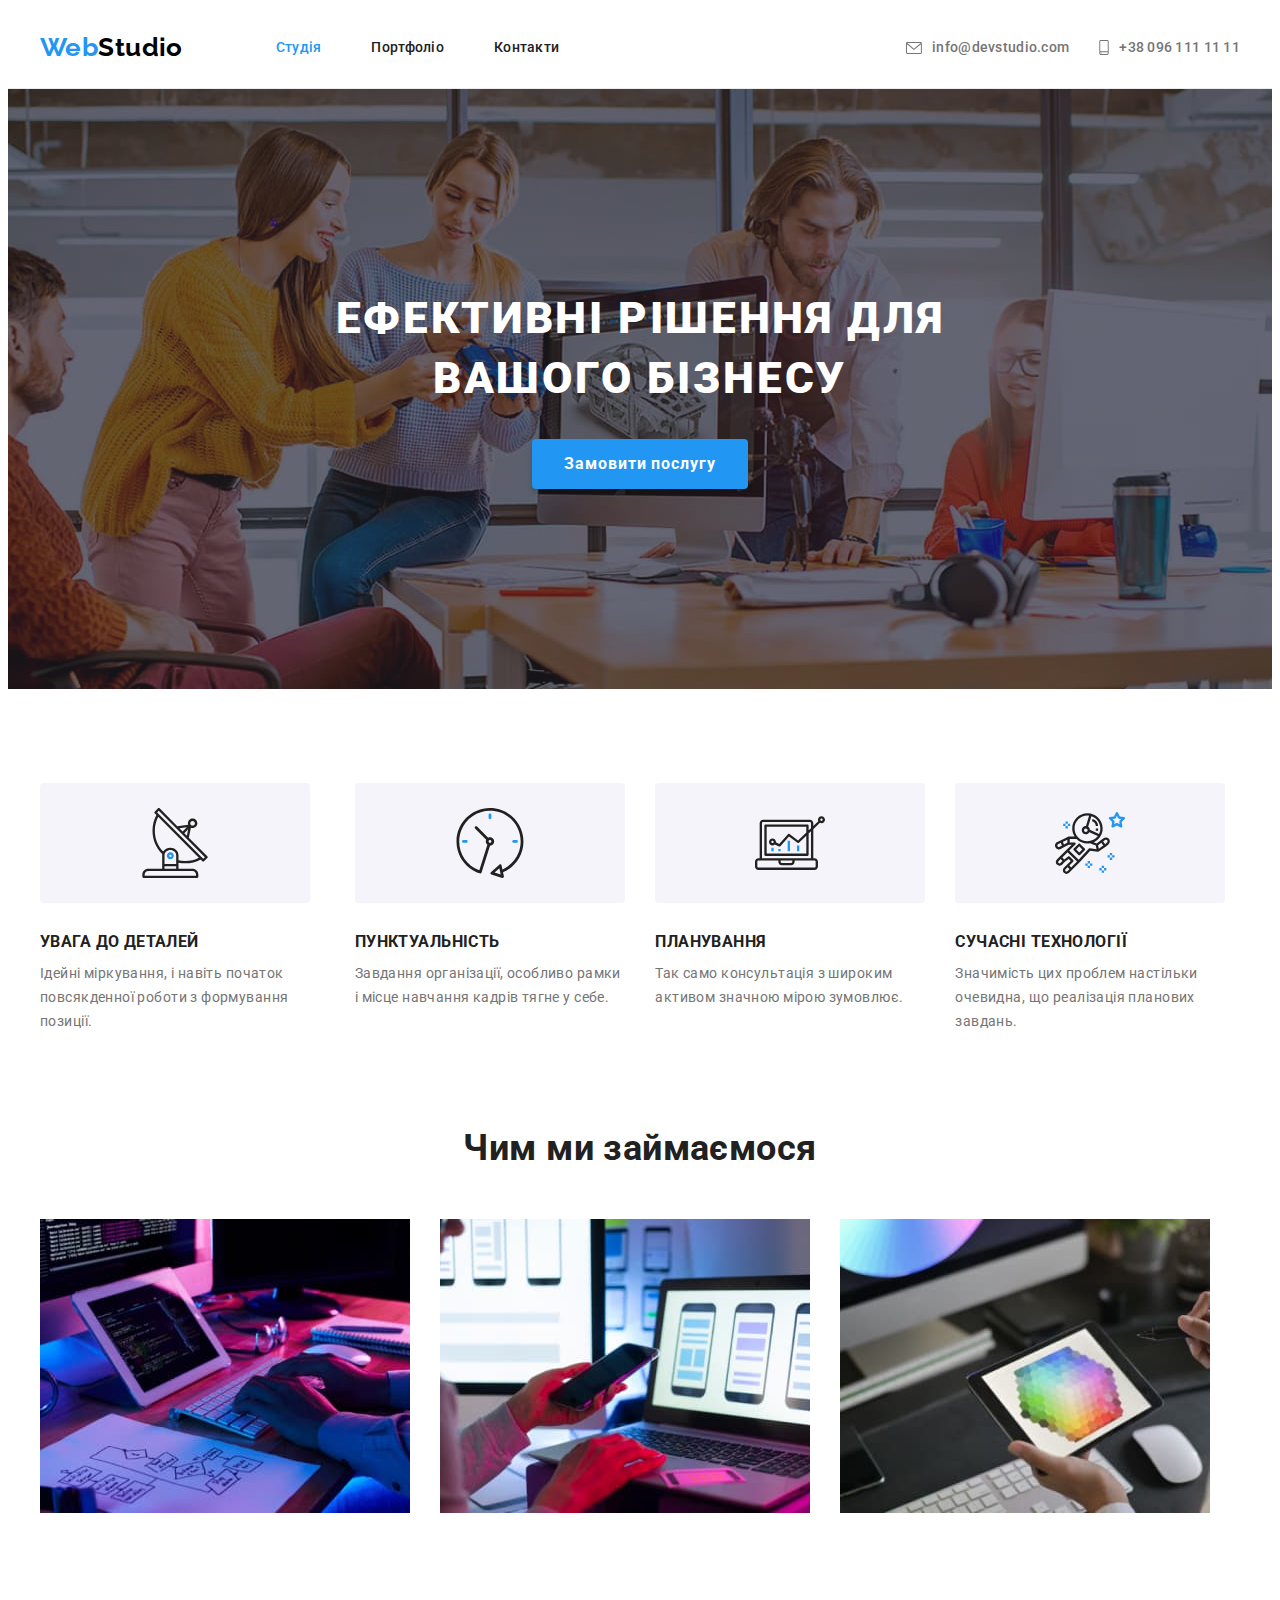
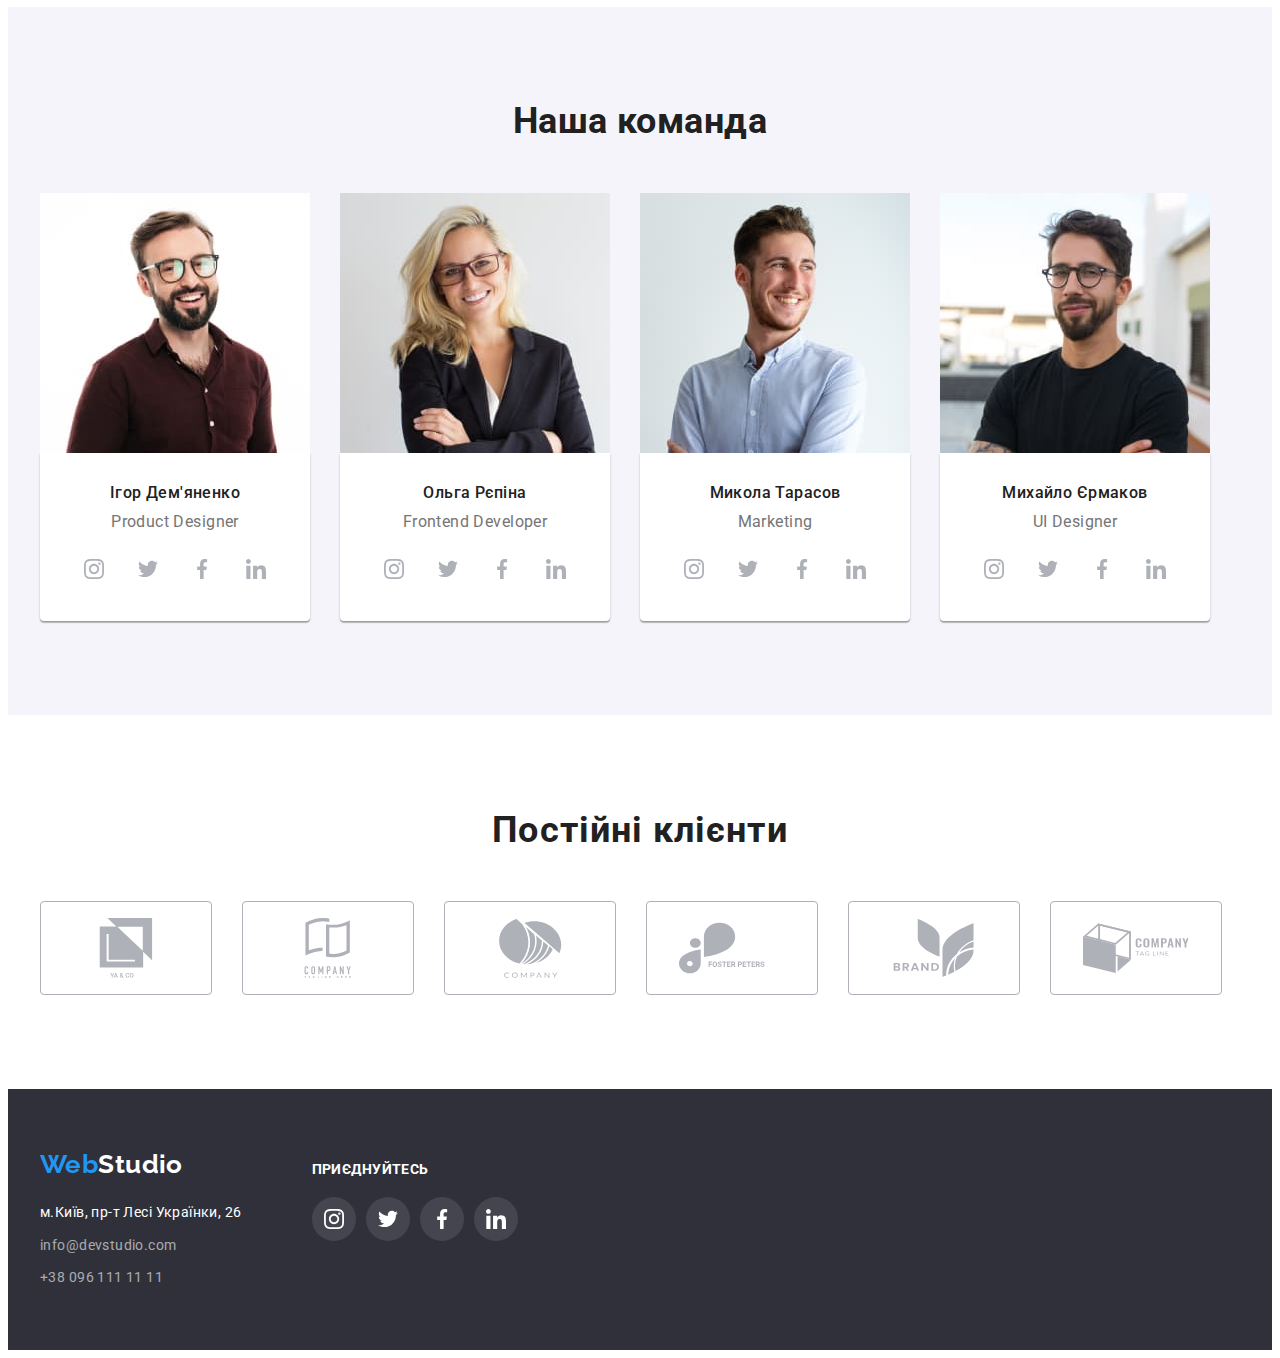
==== index.html @ 64b1c9f9 "1" ====
<!DOCTYPE html>
<html lang="uk">
  <head>
    <meta charset="UTF-8" />
    <meta http-equiv="X-UA-Compatible" content="IE=edge" />
    <meta name="viewport" content="width=device-width, initial-scale=1.0" />

    <title>Web Studio</title>
    <link
      rel="stylesheet"
      href="https://cdnjs.cloudflare.com/ajax/libs/modern-normalize/1.1.0/modern-normalize.min.css"
      integrity="sha512-wpPYUAdjBVSE4KJnH1VR1HeZfpl1ub8YT/NKx4PuQ5NmX2tKuGu6U/JRp5y+Y8XG2tV+wKQpNHVUX03MfMFn9Q=="
      crossorigin="anonymous"
      referrerpolicy="no-referrer"
    />
    <link rel="stylesheet" href="./css/styles.css" />
    <link rel="preconnect" href="https://fonts.googleapis.com" />
    <link rel="preconnect" href="https://fonts.gstatic.com" crossorigin />
    <link
      href="https://fonts.googleapis.com/css2?family=Raleway:wght@700&family=Roboto:wght@400;500;700;900&display=swap"
      rel="stylesheet"
    />
  </head>
  <body>
    <header class="page-header">
      <div class="conteiner">
        <nav class="site-nav">
          <a class="logo-head" lang="en" href="#"><span class="web-logo">Web</span>Studio</a>
          <ul class="nav-links list">
            <li><a href="#" class="link current">Студія</a></li>
            <li><a href="./portfolio.html" class="link">Портфоліо</a></li>
            <li><a href="#" class="link">Контакти</a></li>
          </ul>
        </nav>

        <ul class="contacts-header list">
          <li>
            <a href="mailto:info@devstudio.com">
              <svg class="head-svgm">
                <use href="./images/symbol-defs.svg#icon-mail"></use></svg
              >info@devstudio.com</a
            >
          </li>
          <li>
            <a href="tel:+380961111111"
              ><svg class="head-svgp">
                <use href="./images/symbol-defs.svg#icon-phone"></use></svg
              >+38 096 111 11 11</a
            >
          </li>
        </ul>
      </div>
    </header>
    <main>
      <!--1 секція -->
      <section class="herro-sec">
        <div class="conteiner">
          <h1 class="hero-h">Ефективні рішення для вашого бізнесу</h1>
          <button class="hero-btn" type="button">Замовити послугу</button>
        </div>
      </section>
      <!--2 cek-->
      <section>
        <div class="conteiner">
          <h2 class="visually-hidden">Особливості</h2>
          <ul class="benefits list">
            <li class="benefits-item">
              <div class="benef-bg">
                <svg class="benef-icon" width="70" height="70">
                  <use href="./images/symbol-defs.svg#icon-antenna"></use>
                </svg>
              </div>
              <div class="benef-description">
                <h3>УВАГА ДО ДЕТАЛЕЙ</h3>
                <p>Ідейні міркування, і навіть початок повсякденної роботи з формування позиції.</p>
              </div>
            </li>
            <li class="benefits-item">
              <div class="benef-bg">
                <svg class="benef-icon" width="70" height="70">
                  <use href="./images/symbol-defs.svg#icon-clock"></use>
                </svg>
              </div>
              <div class="benef-description">
                <h3>ПУНКТУАЛЬНІСТЬ</h3>
                <p>Завдання організації, особливо рамки і місце навчання кадрів тягне у себе.</p>
              </div>
            </li>
            <li class="benefits-item">
              <div class="benef-bg">
                <svg class="benef-icon" width="70" height="70">
                  <use href="./images/symbol-defs.svg#icon-diagram"></use>
                </svg>
              </div>
              <div class="benef-description">
                <h3>ПЛАНУВАННЯ</h3>
                <p>Так само консультація з широким активом значною мірою зумовлює.</p>
              </div>
            </li>
            <li class="benefits-item">
              <div class="benef-bg">
                <svg class="benef-icon" width="70" height="70">
                  <use href="./images/symbol-defs.svg#icon-astronaut"></use>
                </svg>
              </div>
              <div class="benef-description">
                <h3>СУЧАСНІ ТЕХНОЛОГІЇ</h3>
                <p>Значимість цих проблем настільки очевидна, що реалізація планових завдань.</p>
              </div>
            </li>
          </ul>
        </div>
      </section>
      <!--3 sek-->
      <section class="our-works">
        <div class="conteiner">
          <h2>Чим ми займаємося</h2>
          <ul class="works list">
            <li>
              <img src="./images/img1.jpg" width="370" alt="написання коду на коп'ютері" />
            </li>
            <li>
              <img src="./images/img2.jpg" width="370" alt="розробка додатків на телефон" />
            </li>
            <li>
              <img src="./images/img3.jpg" width="370" alt="підбір кольору" />
            </li>
          </ul>
        </div>
      </section>
      <!--4 sek-->
      <section class="team">
        <div class="conteiner">
          <h2 class="our-team">Наша команда</h2>
          <ul class="members list">
            <li>
              <img
                src="./images/imgigor.jpg"
                width="270"
                height="260"
                alt="Чоловік в окулярах посміхаєтся"
              />
              <div class="card">
                <h3>Ігор Дем'яненко</h3>
                <p lang="en">Product Designer</p>
                <ul class="team-social list">
                  <li class="team-soc-item">
                    <a href="#" class="team-soc-link">
                      <svg class="soc-icon" width="20px" height="20px">
                        <use href="./images/symbol-defs.svg#icon-instagram"></use>
                      </svg>
                    </a>
                  </li>
                  <li class="team-soc-item">
                    <a href="#" class="team-soc-link">
                      <svg class="soc-icon" width="20px" height="20px">
                        <use href="./images/symbol-defs.svg#icon-twitter"></use>
                      </svg>
                    </a>
                  </li>
                  <li class="team-soc-item">
                    <a href="#" class="team-soc-link"
                      ><svg class="soc-icon" width="20px" height="20px">
                        <use href="./images/symbol-defs.svg#icon-facebook"></use></svg
                    ></a>
                  </li>
                  <li class="team-soc-item">
                    <a href="#" class="team-soc-link"
                      ><svg class="soc-icon" width="20px" height="20px">
                        <use href="./images/symbol-defs.svg#icon-linkedin"></use></svg
                    ></a>
                  </li>
                </ul>
              </div>
            </li>
            <li>
              <img src="./images/imgolga.jpg" width="270" height="260" alt="Жінка в окулярах" />
              <div class="card">
                <h3>Ольга Рєпіна</h3>
                <p lang="en">Frontend Developer</p>
                <ul class="team-social list">
                  <li class="team-soc-item">
                    <a href="#" class="team-soc-link">
                      <svg class="soc-icon" width="20px" height="20px">
                        <use href="./images/symbol-defs.svg#icon-instagram"></use>
                      </svg>
                    </a>
                  </li>
                  <li class="team-soc-item">
                    <a href="#" class="team-soc-link">
                      <svg class="soc-icon" width="20px" height="20px">
                        <use href="./images/symbol-defs.svg#icon-twitter"></use>
                      </svg>
                    </a>
                  </li>
                  <li class="team-soc-item">
                    <a href="#" class="team-soc-link"
                      ><svg class="soc-icon" width="20px" height="20px">
                        <use href="./images/symbol-defs.svg#icon-facebook"></use></svg
                    ></a>
                  </li>
                  <li class="team-soc-item">
                    <a href="#" class="team-soc-link"
                      ><svg class="soc-icon" width="20px" height="20px">
                        <use href="./images/symbol-defs.svg#icon-linkedin"></use></svg
                    ></a>
                  </li>
                </ul>
              </div>
            </li>
            <li>
              <img
                src="./images/imgmikola.jpg"
                width="270"
                height="260"
                alt="Чоловік у білій сорочці посміхаєтся"
              />
              <div class="card">
                <h3>Микола Тарасов</h3>
                <p lang="en">Marketing</p>
                <ul class="team-social list">
                  <li class="team-soc-item">
                    <a href="#" class="team-soc-link">
                      <svg class="soc-icon" width="20px" height="20px">
                        <use href="./images/symbol-defs.svg#icon-instagram"></use>
                      </svg>
                    </a>
                  </li>
                  <li class="team-soc-item">
                    <a href="#" class="team-soc-link">
                      <svg class="soc-icon" width="20px" height="20px">
                        <use href="./images/symbol-defs.svg#icon-twitter"></use>
                      </svg>
                    </a>
                  </li>
                  <li class="team-soc-item">
                    <a href="#" class="team-soc-link"
                      ><svg class="soc-icon" width="20px" height="20px">
                        <use href="./images/symbol-defs.svg#icon-facebook"></use></svg
                    ></a>
                  </li>
                  <li class="team-soc-item">
                    <a href="" class="team-soc-link"
                      ><svg class="soc-icon" width="20px" height="20px">
                        <use href="./images/symbol-defs.svg#icon-linkedin"></use></svg
                    ></a>
                  </li>
                </ul>
              </div>
            </li>
            <li>
              <img
                src="./images/imgmihailo.jpg"
                width="270"
                height="260"
                alt="Усміхнений чоловік у чорній футболці"
              />
              <div class="card">
                <h3>Михайло Єрмаков</h3>
                <p lang="en">UI Designer</p>
                <ul class="team-social list">
                  <li class="team-soc-item">
                    <a href="#" class="team-soc-link">
                      <svg class="soc-icon" width="20px" height="20px">
                        <use href="./images/symbol-defs.svg#icon-instagram"></use>
                      </svg>
                    </a>
                  </li>
                  <li class="team-soc-item">
                    <a href="#" class="team-soc-link">
                      <svg class="soc-icon" width="20px" height="20px">
                        <use href="./images/symbol-defs.svg#icon-twitter"></use>
                      </svg>
                    </a>
                  </li>
                  <li class="team-soc-item">
                    <a href="#" class="team-soc-link"
                      ><svg class="soc-icon" width="20px" height="20px">
                        <use href="./images/symbol-defs.svg#icon-facebook"></use></svg
                    ></a>
                  </li>
                  <li class="team-soc-item">
                    <a href="#" class="team-soc-link"
                      ><svg class="soc-icon" width="20px" height="20px">
                        <use href="./images/symbol-defs.svg#icon-linkedin"></use></svg
                    ></a>
                  </li>
                </ul>
              </div>
            </li>
          </ul>
        </div>
      </section>
      <!--5 sek-->

      <section>
        <div class="conteiner">
          <h2 class="our-clients">Постійні клієнти</h2>
          <ul class="clients list">
            <li class="clients-item">
              <a href="#" class="clients-link">
                <svg class="client-icon" width="106" height="60">
                  <use href="./images/symbol-defs.svg#icon-client"></use>
                </svg>
              </a>
            </li>
            <li class="clients-item">
              <a href="#" class="clients-link"
                ><svg class="client-icon" width="106" height="60">
                  <use href="./images/symbol-defs.svg#icon-client1"></use></svg
              ></a>
            </li>
            <li class="clients-item">
              <a href="#" class="clients-link"
                ><svg class="client-icon" width="106" height="60">
                  <use href="./images/symbol-defs.svg#icon-client2"></use></svg
              ></a>
            </li>
            <li class="clients-item">
              <a href="#" class="clients-link"
                ><svg class="client-icon" width="106" height="60">
                  <use href="./images/symbol-defs.svg#icon-client3"></use></svg
              ></a>
            </li>
            <li class="clients-item">
              <a href="#" class="clients-link"
                ><svg class="client-icon" width="106" height="60">
                  <use href="./images/symbol-defs.svg#icon-client4"></use></svg
              ></a>
            </li>
            <li class="clients-item">
              <a href="#" class="clients-link"
                ><svg class="client-icon" width="106" height="60">
                  <use href="./images/symbol-defs.svg#icon-client5"></use></svg
              ></a>
            </li>
          </ul>
        </div>
      </section>
    </main>
    <footer class="footer">
      <div class="conteiner">
        <div class="addressf">
          <a class="logo-footer" lang="en" href="#"><span class="web-logo">Web</span>Studio</a>
          <address>
            <ul class="contacts-footer list">
              <li>
                <a
                  class="map"
                  href="https://goo.gl/maps/fwpPtRoD1CJxpNF26"
                  target="_blank"
                  rel="noopener noreferrer nofollow"
                >
                  м.Київ, пр-т Лесі Українки, 26</a
                >
              </li>
              <li><a class="mail" href="mailto:info@devstudio.com">info@devstudio.com</a></li>
              <li><a class="phone" href="tel:+380961111111">+38 096 111 11 11</a></li>
            </ul>
          </address>
        </div>
        <div class="social-cont">
          <h2>Приєднуйтесь</h2>
          <ul class="social list">
            <li class="soc-item">
              <a href="#" class="soc-link">
                <svg class="fsoc-icon" width="20px" height="20px">
                  <use href="./images/symbol-defs.svg#icon-instagram"></use>
                </svg>
              </a>
            </li>
            <li class="soc-item">
              <a href="#" class="soc-link">
                <svg class="fsoc-icon" width="20px" height="20px">
                  <use href="./images/symbol-defs.svg#icon-twitter"></use></svg
              ></a>
            </li>
            <li class="soc-item">
              <a href="#" class="soc-link">
                <svg class="fsoc-icon" width="20px" height="20px">
                  <use href="./images/symbol-defs.svg#icon-facebook"></use></svg
              ></a>
            </li>
            <li class="soc-item">
              <a href="#" class="soc-link">
                <svg class="fsoc-icon" width="20px" height="20px">
                  <use href="./images/symbol-defs.svg#icon-linkedin"></use></svg
              ></a>
            </li>
          </ul>
        </div>
      </div>
    </footer>
  </body>
</html>
---- css/styles.css ----
:root {
  --border: rgba(236, 236, 236, 1);
  --black: #000000;
  --accent: #2196f3;
  --grey: #757575;
  --white: #ffffff;
  --text: #212121;
  --focus: #188ce8;
  --memberbgc: #f5f4fa;
  --headfoot: #2f303a;
  --icons: #afb1b8;
  --font-btn: inherit;
}

body {
  font-family: Roboto, sans-serif;
  background-color: var(--white);
  font-size: 14px;
  letter-spacing: 0.03em;
}
img {
  display: block;
  max-width: 100%;
  height: auto;
}
section {
  padding: 94px 0;
}
h1,
h2,
h3,
h4,
h5,
h6,
p,
ul {
  margin: 0;
  padding: 0;
}
header {
  border-bottom: 1px solid var(--border);
}
.list {
  list-style: none;
}
.page-header .conteiner {
  display: flex;
  align-items: center;
  justify-content: space-between;

  margin: 0 auto;
  max-width: 1200px;
}
.site-nav {
  display: flex;
  align-items: center;
}

.nav-links li + li {
  margin-left: 50px;
}

.nav-links {
  display: flex;
}

.nav-links .link {
  display: block;
  padding: 32px 0;
  text-decoration: none;
  font-style: normal;
  font-weight: 500;

  line-height: 1.14;
  letter-spacing: 0.02em;

  color: var(--text);
}
.nav-links .link:hover,
.nav-links .link:focus {
  color: var(--accent);
}
.nav-links .link.current {
  color: var(--accent);
}
.contacts-header {
  display: flex;
  align-items: center;
}
.head-svgm {
  width: 16px;
  height: 12px;
  margin-right: 10px;
}
.head-svgp {
  width: 10px;
  height: 15px;
  margin-right: 10px;
}

.contacts-header li + li {
  margin-left: 30px;
}

.contacts-header a {
  display: flex;
  align-items: center;
  padding: 32px 0;
  text-decoration: none;
  font-style: normal;
  font-weight: 500;

  line-height: 1.14;
  letter-spacing: 0.02em;

  color: var(--grey);
  fill: var(--grey);
}
.contacts-header a:hover,
.contacts-header a:focus {
  font-style: normal;
  font-weight: 500;

  line-height: 1.14;
  letter-spacing: 0.02em;

  color: var(--accent);
  fill: var(--accent);
}

.logo-head {
  margin-right: 93px;
  padding: 24px 0 25px 0;
  align-items: center;

  font-family: Raleway, sans-serif;
  text-decoration: none;
  font-style: normal;
  font-weight: 700;
  font-size: 26px;
  line-height: 1.19;
  /* identical to box height */

  color: var(--black);
}
.web-logo {
  color: var(--accent);
}
.conteiner {
  width: 1200px;

  margin: 0 auto;
  padding: 0 15px;
}

/*hero-sec-main*/

.herro-sec {
  max-width: 1600px;
  padding: 200px 15px;
  margin: 0 auto;
  background-image: linear-gradient(to right, rgba(47, 48, 58, 0.4), rgba(47, 48, 58, 0.4)),
    url(../images/team.jpg);
  /* background-image: url(../images/team.jpg); */
  background-repeat: no-repeat;
  background-position: center;
}
.hero-h {
  margin: 0 auto;
  margin-bottom: 30px;

  width: 696px;
  height: 120px;
  font-style: normal;
  font-weight: 900;
  font-size: 44px;
  line-height: 1.36;
  /* or 136% */

  text-align: center;
  letter-spacing: 0.06em;
  text-transform: uppercase;

  color: var(--white);
}
.hero-btn {
  padding: 10px 32px;
  margin: 0 auto;

  font-family: var(--font-btn);
  font-style: normal;
  font-weight: 700;
  font-size: 16px;
  line-height: 1.88;
  /* identical to box height, or 188% */

  display: flex;
  align-items: center;
  text-align: center;
  letter-spacing: 0.06em;

  color: var(--white);
  background: var(--accent);
  box-shadow: 0px 4px 4px rgba(0, 0, 0, 0.15);
  border: none;
  border-radius: 4px;
  cursor: pointer;
}
.hero-btn:hover {
  background: var(--focus);
  box-shadow: 0px 4px 4px rgba(0, 0, 0, 0.15);
  border-radius: 4px;
}
.hero-btn:focus {
  background: var(--focus);
  box-shadow: 0px 4px 4px rgba(0, 0, 0, 0.15);
  border-radius: 4px;
}

/*2sec-main*/
.visually-hidden {
  position: absolute;
  white-space: nowrap;
  width: 1px;
  height: 1px;
  overflow: hidden;
  border: 0;
  padding: 0;
  clip: rect(0 0 0 0);
  clip-path: inset (50%);
  margin: -1px;
}
.benefits {
  display: flex;

  text-align: center;
}

.benefits > li:not(:last-child) {
  margin-right: 30px;
}
.benef-bg {
  display: flex;
  width: 270px;
  height: 120px;
  margin-bottom: 30px;
  justify-content: center;
  align-items: center;

  background-color: var(--memberbgc);
  border-radius: 4px;
}
.benefits h3 {
  margin-bottom: 10px;
  line-height: 1.14;
  text-align: left;

  text-transform: uppercase;

  color: var(--text);
}
.benefits p {
  text-align: left;
  line-height: 1.71;
  /* or 171% */

  color: var(--grey);
}
/*3sec-main*/
section.our-works {
  padding-top: 0;
}
.our-works h2 {
  margin-bottom: 50px;
  font-size: 36px;
  line-height: 1.16;
  text-align: center;

  color: var(--text);
}
.works {
  display: flex;
}
.works > li:not(:last-child) {
  margin-right: 30px;
}
/*4sec-main*/
.team {
  background-color: var(--memberbgc);
}
.our-team {
  margin-bottom: 50px;
  font-style: normal;
  font-weight: 700;
  font-size: 36px;
  line-height: 1.16;
  text-align: center;
  background-color: var(--memberbgc);

  color: var(--text);
}
.members {
  display: flex;
}

.members > li:not(:last-child) {
  margin-right: 30px;
}
.card {
  padding: 30px 0;
  box-shadow: 0px 1px 3px rgba(0, 0, 0, 0.12), 0px 1px 1px rgba(0, 0, 0, 0.14),
    0px 2px 1px rgba(0, 0, 0, 0.2);
  border-radius: 0px 0px 4px 4px;

  background-color: var(--white);
}
.card img {
  margin-bottom: 30px;
}

.members h3 {
  margin-bottom: 10px;
  font-weight: 500;
  font-size: 16px;
  line-height: 1.2;
  /* identical to box height */

  text-align: center;

  color: var(--text);
  background-color: var(--white);
}
.members p {
  font-size: 16px;
  line-height: 1.2;
  margin-bottom: 16px;
  /* identical to box height */

  text-align: center;

  color: var(--grey);
  background-color: var(--white);
}
.team-social {
  display: flex;
  justify-content: center;
  gap: 10px;
}
.team-soc-item {
}
.team-soc-link {
  width: 44px;
  height: 44px;
  display: flex;
  align-items: center;
  justify-content: center;

  background-color: rgba(255, 255, 255, 0.1);
  fill: var(--icons);
  border-radius: 50%;
}
.team-soc-link:hover,
.team-soc-link:focus {
  background-color: var(--accent);
  fill: var(--white);
}
/* clients */

.our-clients {
  font-style: normal;
  font-weight: 700;
  font-size: 36px;
  line-height: 42px;
  text-align: center;
  letter-spacing: 0.03em;
  color: var(--text);
  margin-bottom: 50px;
}
.clients {
  gap: 30px;
  display: flex;
}

.clients-link {
  width: 170px;
  height: 92px;
  border: 1px solid var(--icons);
  fill: var(--icons);
  display: flex;
  align-items: center;
  justify-content: center;
  border-radius: 4px;
}

.clients-link:hover,
.clients-link:focus {
  border: 1px solid var(--accent);
  fill: var(--accent);
}

/*portfolio*/
/*buttons*/

/* .conteiner > nav {
  display: flex;
} */
.section-portf {
}
.filters {
  display: flex;
  justify-content: center;
  margin-bottom: 50px;
  font-size: 16px;
}
.filters li:not(:last-child) {
  margin-right: 8px;
}
.filters button {
  padding: 6px 22px;
  font-family: var(--font-btn);
  font-style: normal;
  font-weight: 500;
  font-size: 16px;
  line-height: 1.62;

  color: var(--text);
  background-color: var(--memberbgc);
  border-radius: 4px;
  border: none;
  cursor: pointer;
}
.filters button:hover,
.filters button:focus {
  background-color: var(--accent);
  color: var(--white);
  box-shadow: 0px 3px 1px rgba(0, 0, 0, 0.1), 0px 1px 2px rgba(0, 0, 0, 0.08),
    0px 2px 2px rgba(0, 0, 0, 0.12);
  border-radius: 4px;
}
/*projects*/
.card-p {
  padding: 20px 24px;
  border: 1px solid #eee;
  border-top: 0;
}
.shadow {
  display: block;
}
.shadow:focus,
.shadow:hover {
  box-shadow: 0px 1px 1px rgba(0, 0, 0, 0.12), 0px 4px 4px rgba(0, 0, 0, 0.06),
    1px 4px 6px rgba(0, 0, 0, 0.16);
}
.card-p h2 {
  margin-bottom: 4px;
}

.projects {
  display: flex;
  flex-wrap: wrap;
  gap: 30px;
}
.projects a {
  text-decoration: none;
}
/*
.projects .card-p{
  margin-right: 30px;
  margin-bottom: 30px;
}
.projects .card-p:last-child(-n+3){
  margin-bottom: 0;
}
.projects .card-p:nth-child(n){
  margin-right: 0;
}
*/
.projects h2 {
  font-size: 18px;
  line-height: 2;
  text-decoration: none;
  /* identical to box height, or 200% */

  letter-spacing: 0.06em;

  color: var(--text);
}
.projects p {
  font-size: 16px;
  line-height: 1.88;
  /* identical to box height, or 188% */

  color: var(--grey);
}
/*footer*/
.footer {
  padding: 60px 0;
  background-color: var(--headfoot);
}

footer .conteiner {
  display: flex;
}
footer div[addresf] {
  display: flex;
}

.social-cont {
  display: flex;
  justify-content: flex-start;
  flex-direction: column;
  margin-left: 70px;
  margin-top: 12px;
}
.social-cont h2 {
  margin-bottom: 20px;
  font-style: normal;
  font-weight: 700;
  font-size: 14px;
  line-height: 16px;
  letter-spacing: 0.03em;
  text-transform: uppercase;

  color: var(--white);
}
.social {
  display: flex;
  justify-content: center;
  gap: 10px;
}
.soc-item {
}
.soc-link {
  width: 44px;
  height: 44px;
  display: flex;
  align-items: center;
  justify-content: center;
  background-color: rgba(255, 255, 255, 0.1);
  border-radius: 50%;
  fill: var(--white);
}
.soc-link:hover,
.soc-link:focus,
.soc-link:active {
  background-color: var(--accent);
}

a.logo-footer {
  display: block;
  margin-bottom: 20px;

  font-family: Raleway, sans-serif;
  font-style: normal;
  text-decoration: none;
  font-weight: 700;
  font-size: 26px;
  line-height: 1.2;
  /* identical to box height */

  color: var(--white);
}
.contacts-footer li {
  display: block;
}
.contacts-footer li:not(:last-child) {
  margin-bottom: 9px;
}
.map {
  font-style: normal;
  text-decoration: none;
  font-weight: 400;

  line-height: 1.71;
  /* or 171% */

  color: var(--white);
}
.mail,
.phone {
  font-style: normal;
  text-decoration: none;
  font-weight: 400;

  line-height: 1.71;
  /* or 171% */

  color: rgba(255, 255, 255, 0.6);
}
.contacts-footer a:hover,
.contacts-footer a:focus {
  color: var(--focus);
}

/*.map:hover,
.map:focus {
  color: var(--focus);
}
.mail:hover,
.mail:focus {
  color: var(--focus);
}
.phone:hover,
.phone:focus {
  color: var(--focus);
}*/
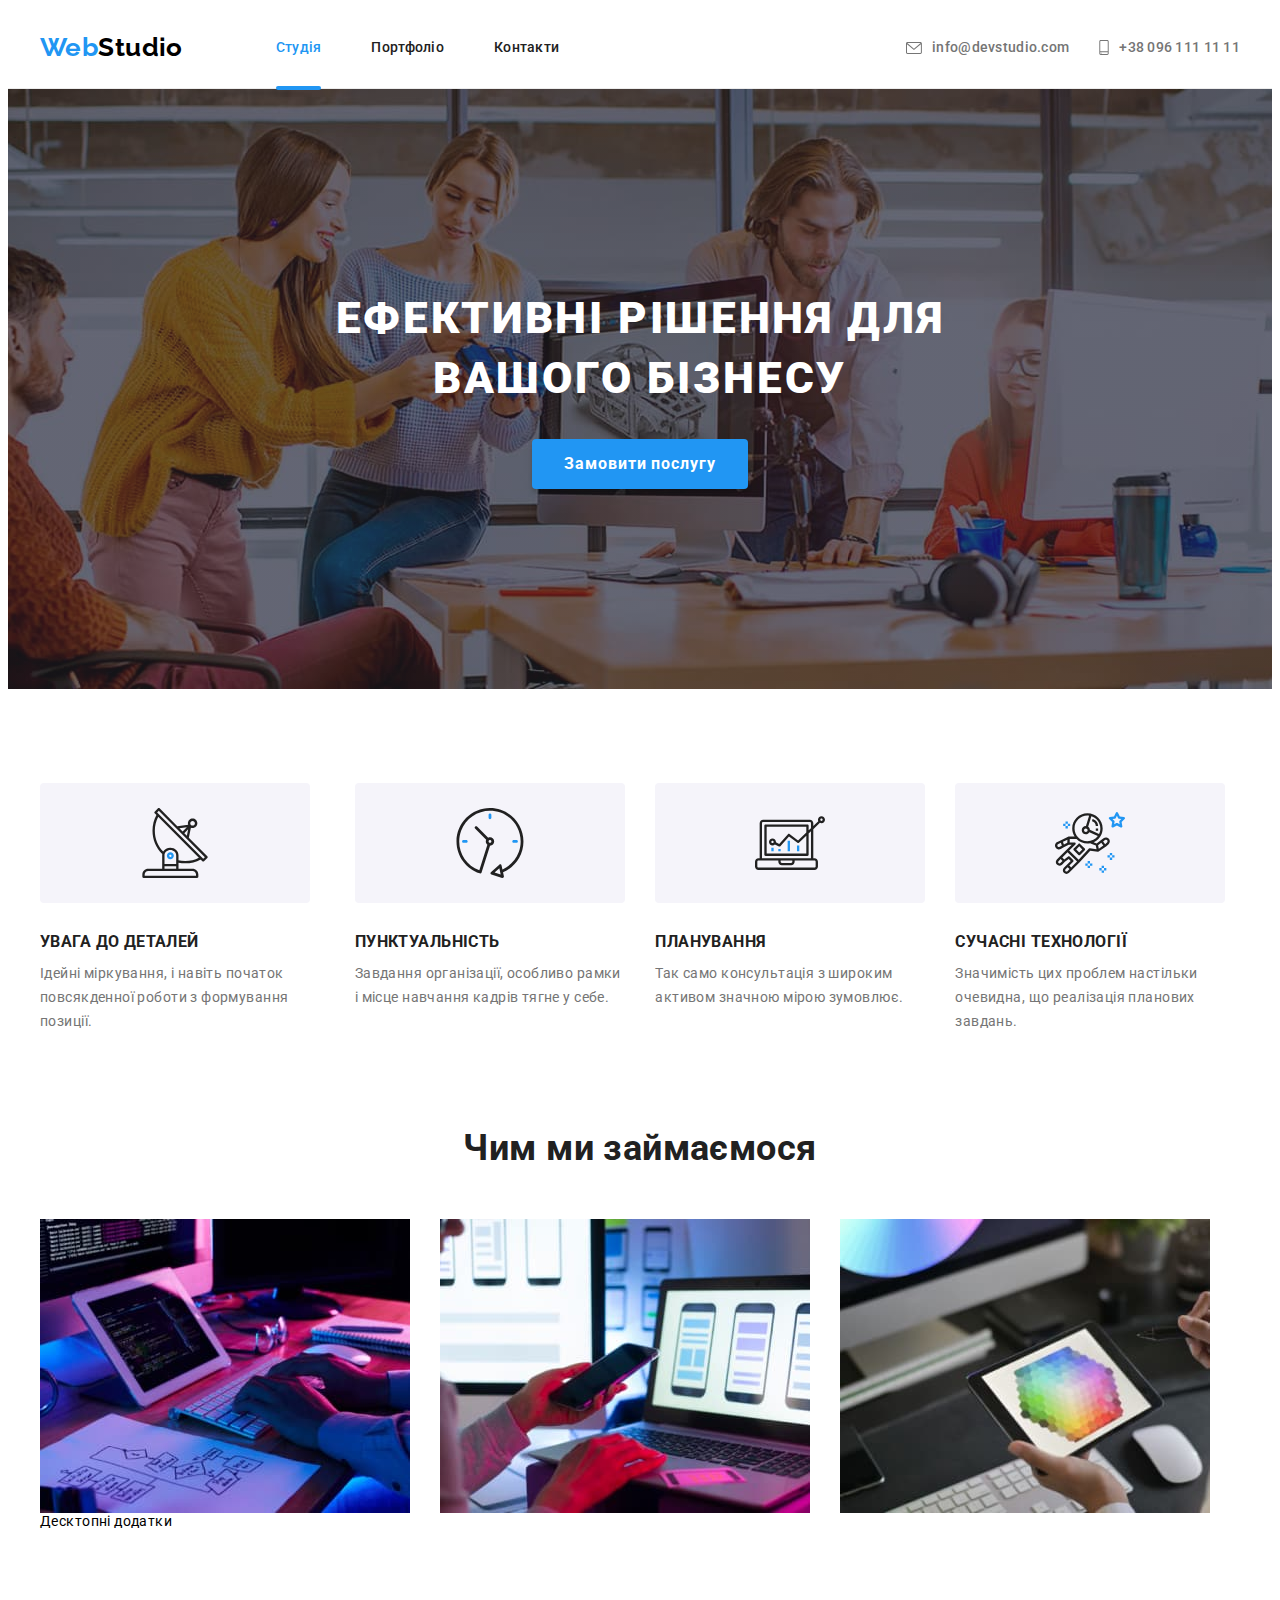
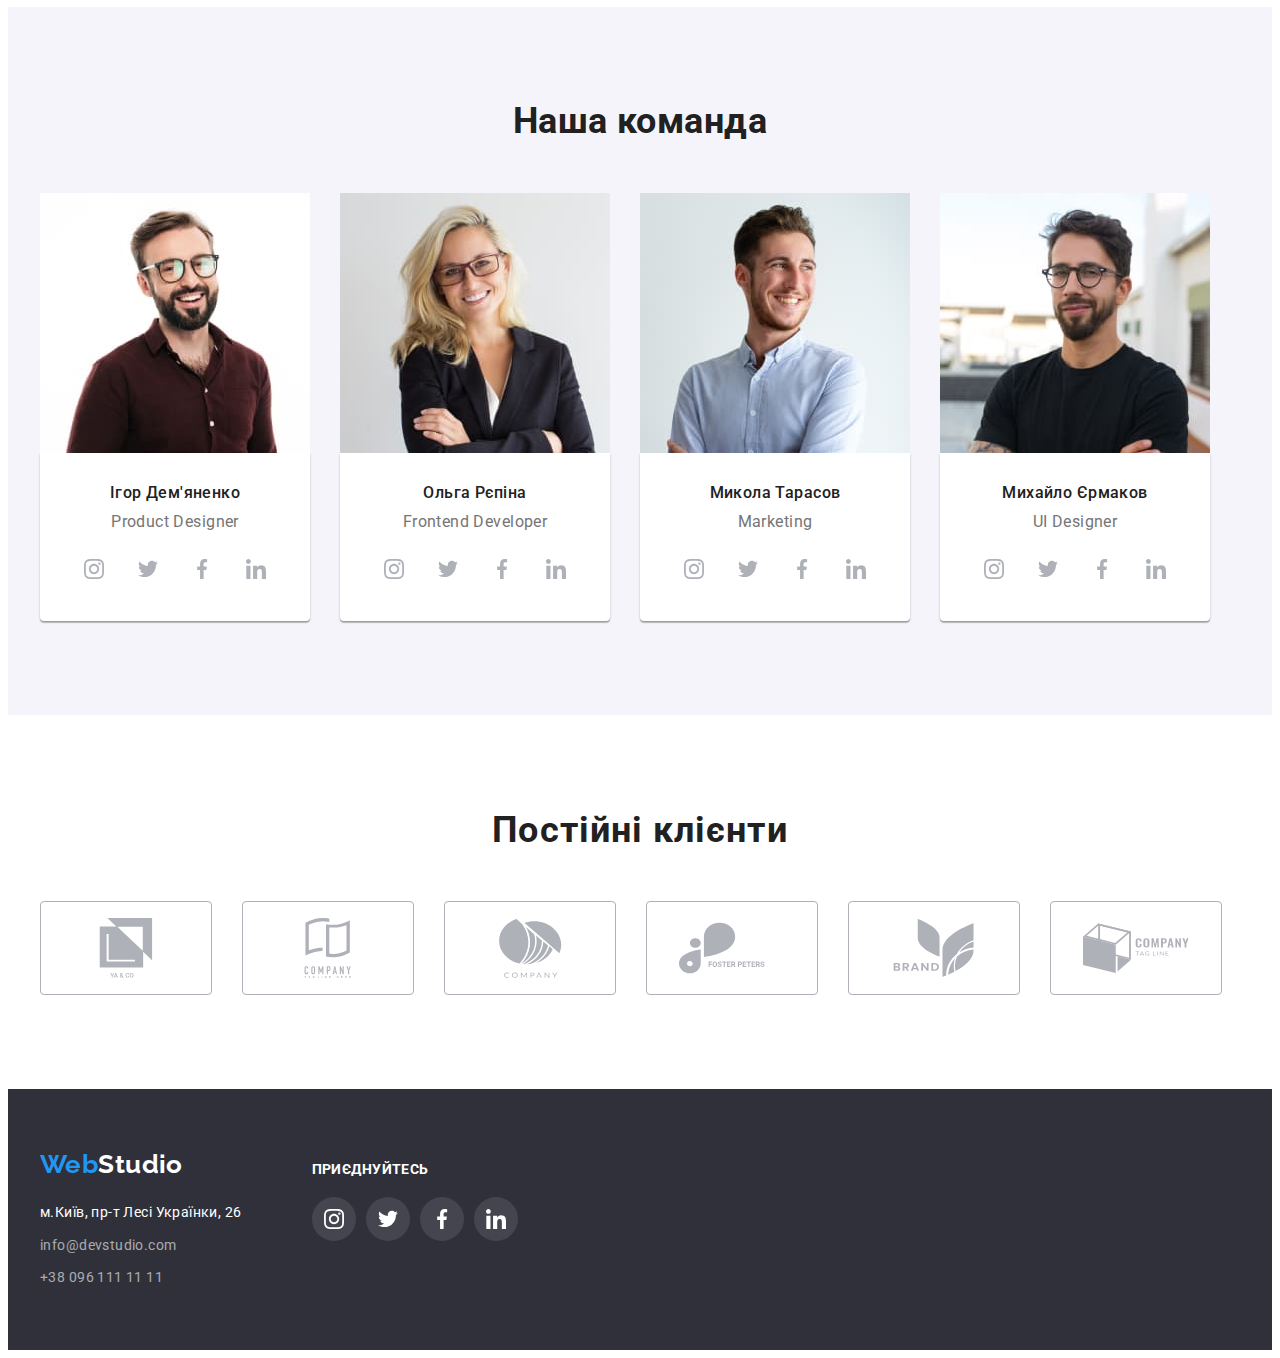
==== commit db17c322: "1" ====
--- a/index.html
+++ b/index.html
@@ -117,7 +117,13 @@
           <h2>Чим ми займаємося</h2>
           <ul class="works list">
             <li>
-              <img src="./images/img1.jpg" width="370" alt="написання коду на коп'ютері" />
+              <img
+                class="work-img"
+                src="./images/img1.jpg"
+                width="370"
+                alt="написання коду на коп'ютері"
+              />
+              <div class="descrip">Десктопні додатки</div>
             </li>
             <li>
               <img src="./images/img2.jpg" width="370" alt="розробка додатків на телефон" />
@@ -391,5 +397,6 @@
         </div>
       </div>
     </footer>
+    <script src="./js/modal.js"></script>
   </body>
 </html>
--- a/css/styles.css
+++ b/css/styles.css
@@ -83,6 +83,20 @@
 .nav-links .link.current {
   color: var(--accent);
 }
+.link {
+  position: relative;
+}
+li .current::after {
+  content: '';
+  display: block;
+  position: absolute;
+  width: 100%;
+  height: 4px;
+  left: 0;
+  bottom: -2px;
+  border-radius: 2px;
+  background-color: var(--accent);
+}
 .contacts-header {
   display: flex;
   align-items: center;
@@ -281,9 +295,16 @@
 .works {
   display: flex;
 }
+.work-img {
+  position: relative;
+}
 .works > li:not(:last-child) {
   margin-right: 30px;
 }
+.descrip {
+  position: absolute;
+}
+
 /*4sec-main*/
 .team {
   background-color: var(--memberbgc);
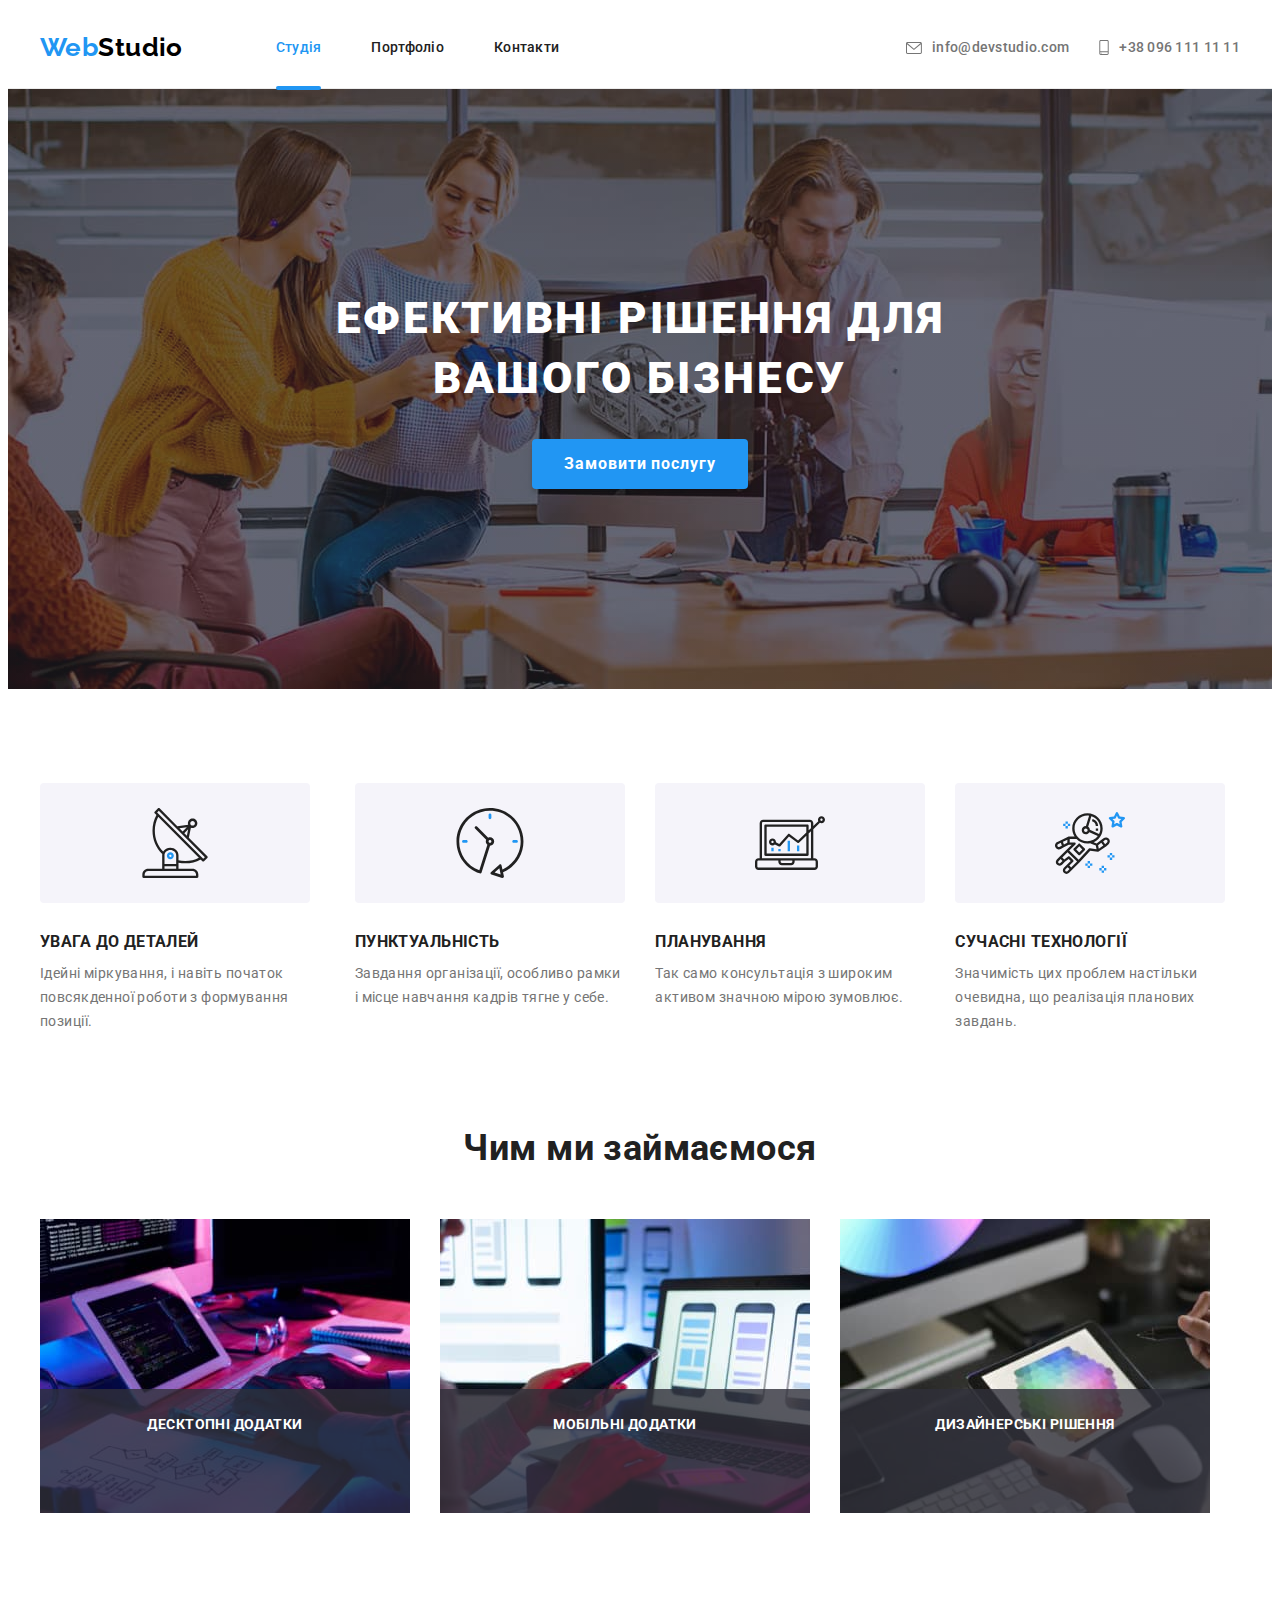
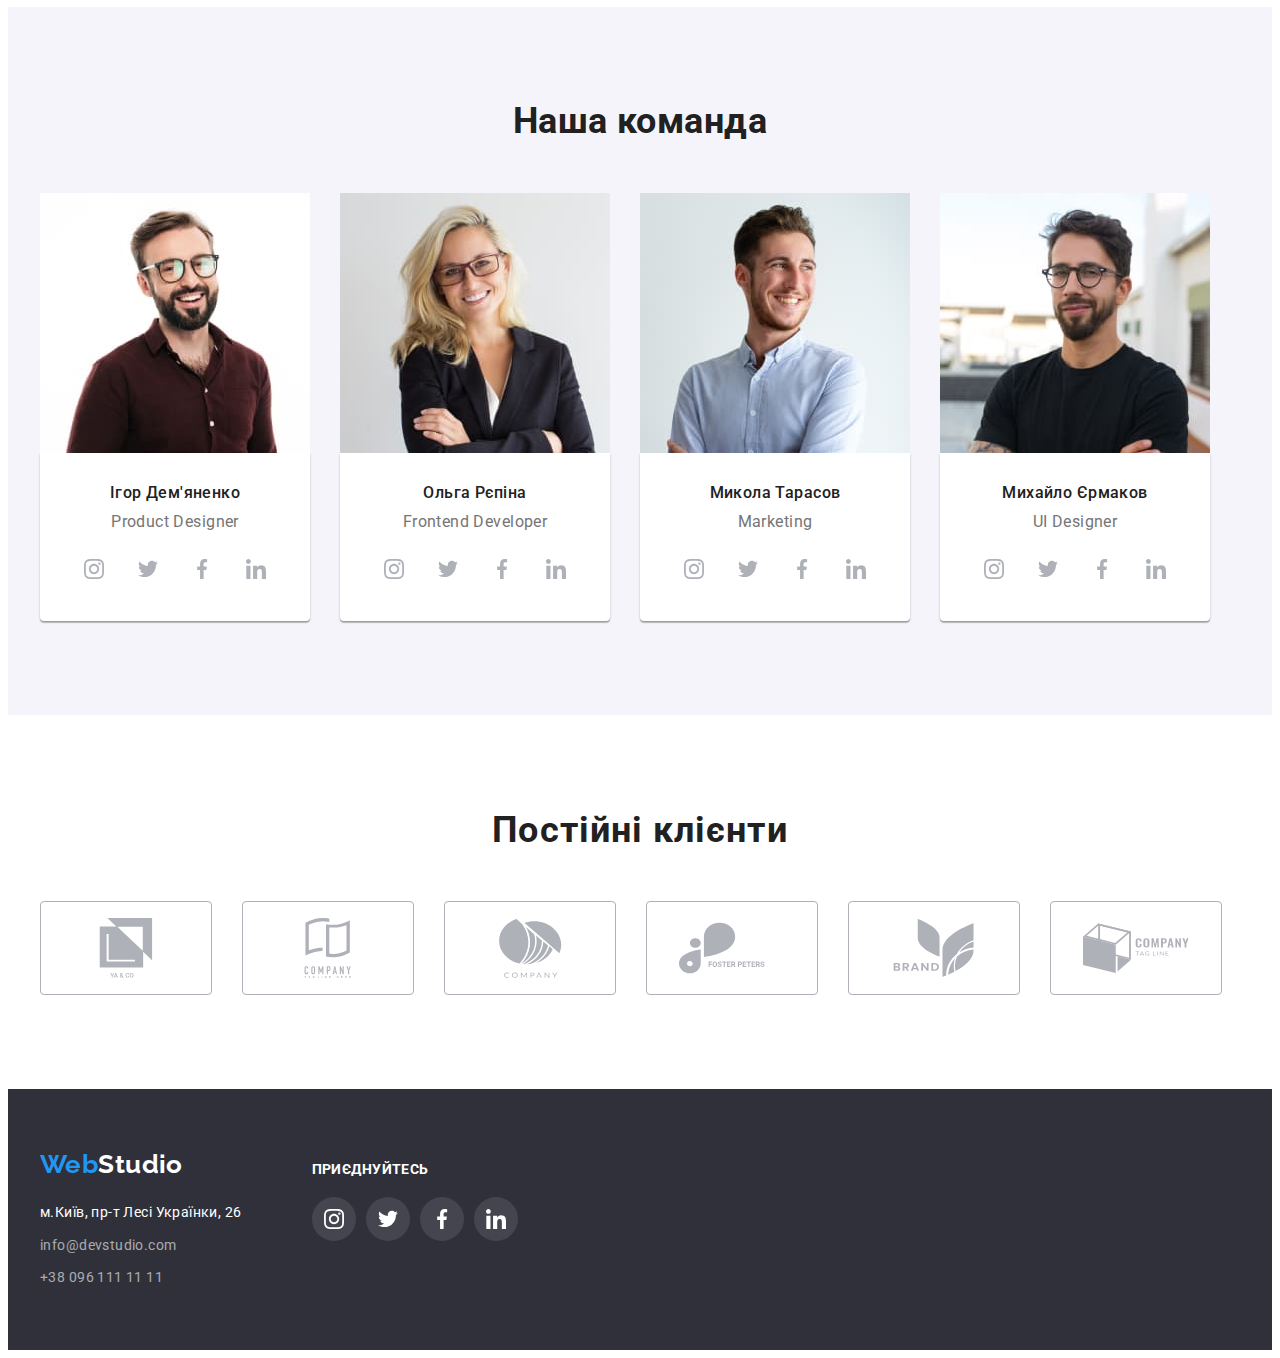
==== commit 9f4e70a1: "1" ====
--- a/index.html
+++ b/index.html
@@ -56,7 +56,7 @@
       <section class="herro-sec">
         <div class="conteiner">
           <h1 class="hero-h">Ефективні рішення для вашого бізнесу</h1>
-          <button class="hero-btn" type="button">Замовити послугу</button>
+          <button class="hero-btn" type="button" data-modal-open>Замовити послугу</button>
         </div>
       </section>
       <!--2 cek-->
@@ -117,19 +117,22 @@
           <h2>Чим ми займаємося</h2>
           <ul class="works list">
             <li>
-              <img
-                class="work-img"
-                src="./images/img1.jpg"
-                width="370"
-                alt="написання коду на коп'ютері"
-              />
-              <div class="descrip">Десктопні додатки</div>
-            </li>
-            <li>
-              <img src="./images/img2.jpg" width="370" alt="розробка додатків на телефон" />
-            </li>
-            <li>
-              <img src="./images/img3.jpg" width="370" alt="підбір кольору" />
+              <div class="works-label">
+                <img src="./images/img1.jpg" width="370" alt="написання коду на коп'ютері" />
+                <p class="label">Десктопні додатки</p>
+              </div>
+            </li>
+            <li>
+              <div class="works-label">
+                <img src="./images/img2.jpg" width="370" alt="розробка додатків на телефон" />
+                <p class="label">Мобільні додатки</p>
+              </div>
+            </li>
+            <li>
+              <div class="works-label">
+                <img src="./images/img3.jpg" width="370" alt="підбір кольору" />
+                <p class="label">Дизайнерські рішення</p>
+              </div>
             </li>
           </ul>
         </div>
@@ -397,6 +400,15 @@
         </div>
       </div>
     </footer>
+    <div class="backdrop is-hidden" data-modal>
+      <div class="modal">
+        <button type="button" data-modal-close>
+          <svg width="18px" height="18px" class="icon-close">
+            <use href="images/symbol-defs.svg#icon-close"></use>
+          </svg>
+        </button>
+      </div>
+    </div>
     <script src="./js/modal.js"></script>
   </body>
 </html>
--- a/css/styles.css
+++ b/css/styles.css
@@ -75,7 +75,10 @@
   letter-spacing: 0.02em;
 
   color: var(--text);
-}
+  transition-duration: 250ms;
+  transition-timing-function: (0.4, 0, 0.2, 1);
+}
+
 .nav-links .link:hover,
 .nav-links .link:focus {
   color: var(--accent);
@@ -129,7 +132,10 @@
 
   color: var(--grey);
   fill: var(--grey);
-}
+  transition-duration: 250ms;
+  transition-timing-function: (0.4, 0, 0.2, 1);
+}
+
 .contacts-header a:hover,
 .contacts-header a:focus {
   font-style: normal;
@@ -219,6 +225,8 @@
   border: none;
   border-radius: 4px;
   cursor: pointer;
+  transition-duration: 250ms;
+  transition-timing-function: (0.4, 0, 0.2, 1);
 }
 .hero-btn:hover {
   background: var(--focus);
@@ -295,14 +303,30 @@
 .works {
   display: flex;
 }
-.work-img {
-  position: relative;
-}
+
 .works > li:not(:last-child) {
   margin-right: 30px;
 }
-.descrip {
+.works-label {
+  position: relative;
+}
+.works-label > .label {
+  width: 370px;
+  height: 70px;
   position: absolute;
+  bottom: 0;
+  padding-top: 27px;
+  padding-bottom: 27px;
+
+  font-style: normal;
+  font-weight: 700;
+  font-size: 14px;
+  line-height: 16px;
+  text-align: center;
+  letter-spacing: 0.03em;
+  text-transform: uppercase;
+  background-color: rgba(47, 48, 58, 0.8);
+  color: #ffffff;
 }
 
 /*4sec-main*/
@@ -379,7 +403,10 @@
   background-color: rgba(255, 255, 255, 0.1);
   fill: var(--icons);
   border-radius: 50%;
-}
+  transition-duration: 250ms;
+  transition-timing-function: (0.4, 0, 0.2, 1);
+}
+
 .team-soc-link:hover,
 .team-soc-link:focus {
   background-color: var(--accent);
@@ -411,6 +438,8 @@
   align-items: center;
   justify-content: center;
   border-radius: 4px;
+  transition-duration: 250ms;
+  transition-timing-function: (0.4, 0, 0.2, 1);
 }
 
 .clients-link:hover,
@@ -449,6 +478,8 @@
   border-radius: 4px;
   border: none;
   cursor: pointer;
+  transition-duration: 250ms;
+  transition-timing-function: (0.4, 0, 0.2, 1);
 }
 .filters button:hover,
 .filters button:focus {
@@ -466,6 +497,8 @@
 }
 .shadow {
   display: block;
+  transition-duration: 250ms;
+  transition-timing-function: (0.4, 0, 0.2, 1);
 }
 .shadow:focus,
 .shadow:hover {
@@ -484,18 +517,6 @@
 .projects a {
   text-decoration: none;
 }
-/*
-.projects .card-p{
-  margin-right: 30px;
-  margin-bottom: 30px;
-}
-.projects .card-p:last-child(-n+3){
-  margin-bottom: 0;
-}
-.projects .card-p:nth-child(n){
-  margin-right: 0;
-}
-*/
 .projects h2 {
   font-size: 18px;
   line-height: 2;
@@ -513,6 +534,36 @@
 
   color: var(--grey);
 }
+.box {
+  position: relative;
+  overflow: hidden;
+}
+.shadow:hover .overlay {
+  transform: translatey(0);
+}
+.overlay {
+  position: absolute;
+  top: 0;
+  left: 0;
+  width: 100%;
+  height: 100%;
+  background-color: rgba(33, 150, 243, 0.9);
+
+  transform: translatey(100%);
+  transition: transform 250ms ease;
+}
+.overlay p {
+  margin: 0;
+  padding: 63px 24px;
+  font-style: normal;
+  font-weight: 400;
+  font-size: 18px;
+  line-height: 1.56;
+  /* or 156% */
+
+  letter-spacing: inherit;
+  color: #ffffff;
+}
 /*footer*/
 .footer {
   padding: 60px 0;
@@ -560,6 +611,8 @@
   background-color: rgba(255, 255, 255, 0.1);
   border-radius: 50%;
   fill: var(--white);
+  transition-duration: 250ms;
+  transition-timing-function: (0.4, 0, 0.2, 1);
 }
 .soc-link:hover,
 .soc-link:focus,
@@ -607,6 +660,8 @@
   /* or 171% */
 
   color: rgba(255, 255, 255, 0.6);
+  transition-duration: 250ms;
+  transition-timing-function: (0.4, 0, 0.2, 1);
 }
 .contacts-footer a:hover,
 .contacts-footer a:focus {
@@ -625,3 +680,53 @@
 .phone:focus {
   color: var(--focus);
 }*/
+.backdrop {
+  position: fixed;
+  top: 0;
+  left: 0;
+  width: 100%;
+  height: 100%;
+  background-color: rgba(47, 48, 58, 0.4);
+  opacity: 1;
+
+  transition: opacity 250ms cubic-bezier(0.4, 0, 0.2, 1);
+}
+.backdrop.is-hidden {
+  visibility: hidden;
+  opacity: 0;
+  pointer-events: none;
+}
+.backdrop.is-hidden .modal {
+  transform: translate(-50%, -50%) scale(1.5);
+  transition: transform 250ms cubic-bezier(0.4, 0, 0.2, 1);
+}
+.modal {
+  position: absolute;
+  display: flex;
+  justify-content: end;
+  width: 528px;
+  height: 581px;
+  padding: 8px;
+  top: 50%;
+  left: 50%;
+  background-color: #fff;
+  border-radius: 4px;
+  transform: translate(-50%, -50%) scale(1);
+  transition: transform 250ms cubic-bezier(0.4, 0, 0.2, 1);
+}
+.icon-close {
+  fill: var(--black);
+}
+.modal button {
+  padding: 0;
+  margin: 0;
+  display: flex;
+  align-items: center;
+  justify-content: center;
+  width: 30px;
+  height: 30px;
+  border: 1px solid rgba(0, 0, 0, 0.1);
+  border-radius: 50%;
+  background-color: var(--white);
+  cursor: pointer;
+}
